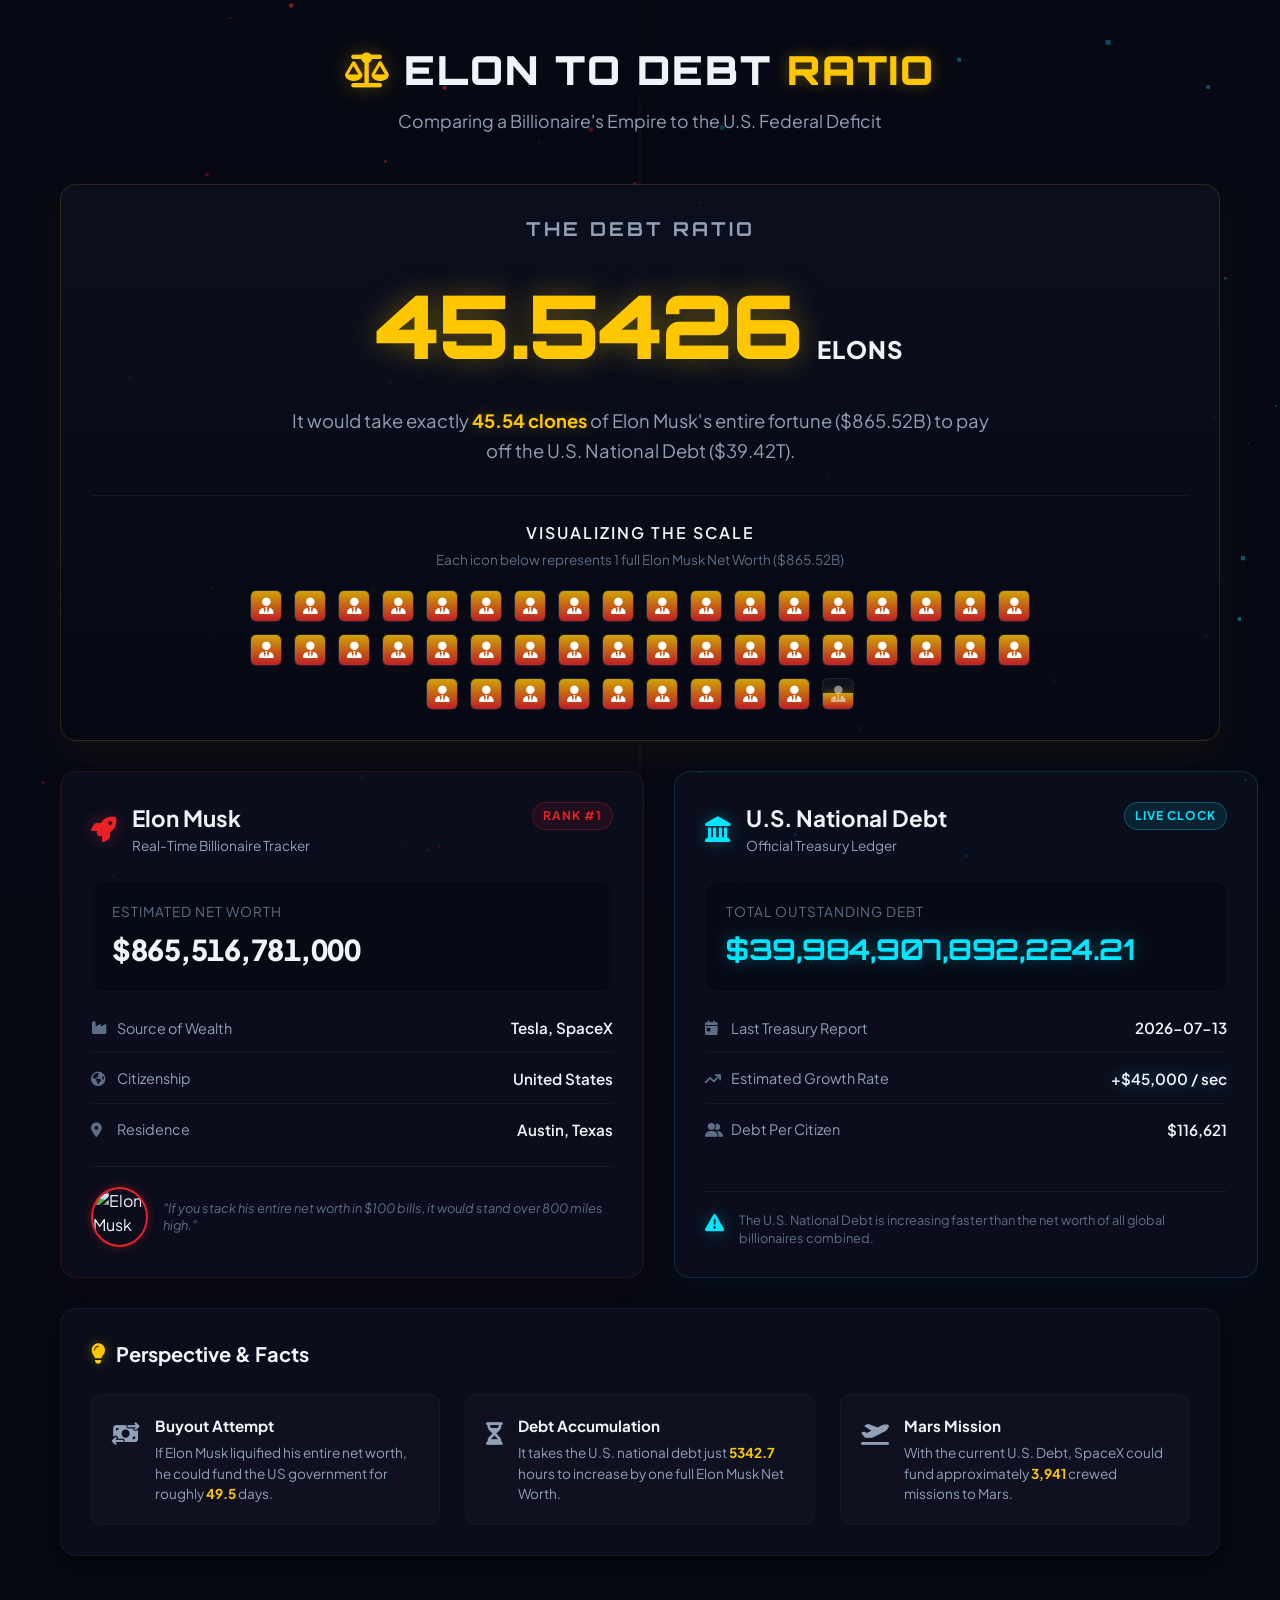
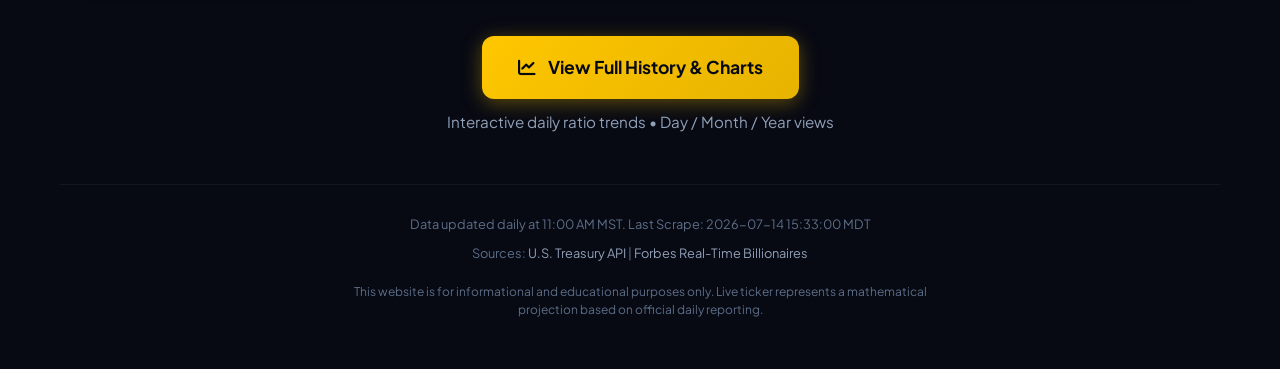
==== index.html @ 73cc1aaa "Update index.html" ====
<!DOCTYPE html>
<html lang="en">
<head>
    <meta charset="UTF-8">
    <meta name="viewport" content="width=device-width, initial-scale=1.0">
    <title>Elon to Debt Ratio | Real-Time Wealth vs National Debt</title>
    <meta name="description" content="See how many Elon Musks it would take to pay off the U.S. National Debt in real-time. Updates daily.">
    
    <!-- Open Graph / Facebook / LinkedIn / WhatsApp -->
    <meta property="og:type" content="website">
    <meta property="og:url" content="https://elontodebt.com/">
    <meta property="og:title" content="Elon to Debt Ratio | Real-Time Wealth vs National Debt">
    <meta property="og:description" content="See how many Elon Musks it would take to pay off the U.S. National Debt in real-time. Updates daily.">
    <meta property="og:image" content="https://elontodebt.com/og_image.png">
    <meta property="og:image:width" content="1200">
    <meta property="og:image:height" content="630">

    <!-- Twitter Card (X) - These are required for rich preview -->
    <meta name="twitter:card" content="summary_large_image">
    <meta name="twitter:title" content="Elon to Debt Ratio | Real-Time Wealth vs National Debt">
    <meta name="twitter:description" content="See how many Elon Musks it would take to pay off the U.S. National Debt in real-time. Updates daily.">
    <meta name="twitter:image" content="https://elontodebt.com/og_image.png">

    <!-- Also good to have these for compatibility -->
    <meta property="og:image" content="https://elontodebt.com/og_image.png">
    <meta property="og:image:width" content="1200">
    <meta property="og:image:height" content="630">

    <!-- Google Fonts -->
    <link rel="preconnect" href="https://fonts.googleapis.com">
    <link rel="preconnect" href="https://fonts.gstatic.com" crossorigin>
    <link href="https://fonts.googleapis.com/css2?family=Orbitron:wght@400;700;900&family=Plus+Jakarta+Sans:wght@300;400;500;600;700;800&display=swap" rel="stylesheet">
    
    <!-- FontAwesome -->
    <link rel="stylesheet" href="https://cdnjs.cloudflare.com/ajax/libs/font-awesome/6.4.0/css/all.min.css">
    
    <!-- Stylesheet -->
    <link rel="stylesheet" href="style.css">
</head>
<body>
    <!-- Background Canvas for Space/Digital Particle Effect -->
    <canvas id="bg-canvas"></canvas>

    <div class="app-container">
        <!-- Header -->
        <header class="main-header">
            <div class="logo">
                <i class="fa-solid fa-scale-balanced logo-icon"></i>
                <h1>ELON TO DEBT <span class="accent-text">RATIO</span></h1>
            </div>
            <p class="subtitle">Comparing a Billionaire's Empire to the U.S. Federal Deficit</p>
        </header>

        <!-- Ratio Hero Panel (Centerpiece) -->
        <section class="hero-ratio-section">
            <div class="glass-card ratio-card">
                <h2>THE DEBT RATIO</h2>
                <div class="ratio-value-container">
                    <span id="ratio-number" class="loading-pulse">--.----</span>
                    <span class="ratio-label">ELONS</span>
                </div>
                <p class="ratio-description" id="ratio-description-text">
                    Loading comparison details...
                </p>

                <!-- Grid Visualizer -->
                <div class="visualizer-container">
                    <h3>Visualizing the Scale</h3>
                    <p class="visualizer-meta">Each icon below represents 1 full Elon Musk Net Worth ($<span id="visualizer-worth">...</span>B)</p>
                    <div class="grid-visualizer" id="grid-visualizer">
                        <!-- Icons will be dynamically injected here by JS -->
                    </div>
                </div>
            </div>
        </section>

        <!-- Split Dashboards (Left: Elon / Right: US Debt) -->
        <div class="dashboard-grid">
            
            <!-- Left Dashboard: Elon Musk -->
            <section class="dashboard-panel elon-panel">
                <div class="glass-card theme-card elon-theme-card">
                    <div class="card-header">
                        <div class="card-title-group">
                            <i class="fa-solid fa-rocket panel-icon text-elon"></i>
                            <div>
                                <h2>Elon Musk</h2>
                                <p class="card-subtitle">Real-Time Billionaire Tracker</p>
                            </div>
                        </div>
                        <span class="badge badge-elon">Rank #1</span>
                    </div>

                    <div class="worth-display">
                        <div class="worth-label">Estimated Net Worth</div>
                        <div id="elon-net-worth" class="worth-value loading-pulse">$0.00</div>
                    </div>

                    <div class="info-list">
                        <div class="info-row">
                            <span class="info-label"><i class="fa-solid fa-industry"></i> Source of Wealth</span>
                            <span class="info-val" id="elon-source">Tesla, SpaceX</span>
                        </div>
                        <div class="info-row">
                            <span class="info-label"><i class="fa-solid fa-earth-americas"></i> Citizenship</span>
                            <span class="info-val">United States</span>
                        </div>
                        <div class="info-row">
                            <span class="info-label"><i class="fa-solid fa-location-dot"></i> Residence</span>
                            <span class="info-val" id="elon-residence">Austin, Texas</span>
                        </div>
                    </div>

                    <div class="profile-preview">
                        <img id="elon-avatar" src="" alt="Elon Musk" class="elon-avatar hidden">
                        <div class="profile-quote">
                            "If you stack his entire net worth in $100 bills, it would stand over 800 miles high."
                        </div>
                    </div>
                </div>
            </section>

            <!-- Right Dashboard: US Debt Clock -->
            <section class="dashboard-panel debt-panel">
                <div class="glass-card theme-card debt-theme-card">
                    <div class="card-header">
                        <div class="card-title-group">
                            <i class="fa-solid fa-landmark panel-icon text-debt"></i>
                            <div>
                                <h2>U.S. National Debt</h2>
                                <p class="card-subtitle">Official Treasury Ledger</p>
                            </div>
                        </div>
                        <span class="badge badge-debt">Live Clock</span>
                    </div>

                    <div class="worth-display">
                        <div class="worth-label">Total Outstanding Debt</div>
                        <div id="us-debt-clock" class="worth-value digital-font text-debt loading-pulse">$0.00</div>
                    </div>

                    <div class="info-list">
                        <div class="info-row">
                            <span class="info-label"><i class="fa-solid fa-calendar-day"></i> Last Treasury Report</span>
                            <span class="info-val" id="debt-report-date">--/--/----</span>
                        </div>
                        <div class="info-row">
                            <span class="info-label"><i class="fa-solid fa-arrow-trend-up"></i> Estimated Growth Rate</span>
                            <span class="info-val text-debt">+$45,000 / sec</span>
                        </div>
                        <div class="info-row">
                            <span class="info-label"><i class="fa-solid fa-user-group"></i> Debt Per Citizen</span>
                            <span class="info-val" id="debt-per-citizen">$0.00</span>
                        </div>
                    </div>

                    <div class="debt-context">
                        <i class="fa-solid fa-triangle-exclamation text-debt"></i>
                        <p>The U.S. National Debt is increasing faster than the net worth of all global billionaires combined.</p>
                    </div>
                </div>
            </section>

        </div>

        <!-- Fun Facts Section -->
        <section class="fun-facts-section">
            <div class="glass-card facts-card">
                <h2><i class="fa-solid fa-lightbulb text-gold"></i> Perspective & Facts</h2>
                <div class="facts-grid">
                    <div class="fact-item">
                        <div class="fact-icon"><i class="fa-solid fa-money-bill-transfer"></i></div>
                        <div class="fact-content">
                            <h4>Buyout Attempt</h4>
                            <p>If Elon Musk liquified his entire net worth, he could fund the US government for roughly <strong id="fact-days-funded">...</strong> days.</p>
                        </div>
                    </div>
                    <div class="fact-item">
                        <div class="fact-icon"><i class="fa-solid fa-hourglass-half"></i></div>
                        <div class="fact-content">
                            <h4>Debt Accumulation</h4>
                            <p>It takes the U.S. national debt just <strong id="fact-hours-accumulate">...</strong> hours to increase by one full Elon Musk Net Worth.</p>
                        </div>
                    </div>
                    <div class="fact-item">
                        <div class="fact-icon"><i class="fa-solid fa-plane-departure"></i></div>
                        <div class="fact-content">
                            <h4>Mars Mission</h4>
                            <p>With the current U.S. Debt, SpaceX could fund approximately <strong id="fact-mars-missions">...</strong> crewed missions to Mars.</p>
                        </div>
                    </div>
                </div>
            </div>
        </section>

<!-- History CTA Button -->
<section style="text-align: center; margin: 50px 0 20px;">
    <a href="/history" 
       style="display: inline-flex; align-items: center; gap: 12px; 
              background: linear-gradient(135deg, #ffc700, #e6b300); 
              color: #070913; font-weight: 700; font-size: 1.1rem; 
              padding: 18px 36px; border-radius: 12px; text-decoration: none;
              transition: all 0.3s ease; box-shadow: 0 4px 20px rgba(255, 199, 0, 0.35);">
        <i class="fa-solid fa-chart-line"></i> 
        <span>View Full History & Charts</span>
    </a>
    <p style="margin-top: 12px; color: #90A0B7; font-size: 0.95rem;">
        Interactive daily ratio trends • Day / Month / Year views
    </p>
</section>
        
        <!-- Footer -->
        <footer class="main-footer">
            <p>Data updated daily at 11:00 AM MST. Last Scrape: <span id="last-updated-time">Loading...</span></p>
            <p class="sources">Sources: <a href="https://fiscaldata.treasury.gov/datasets/debt-to-the-penny/debt-to-the-penny" target="_blank">U.S. Treasury API</a> | <a href="https://www.forbes.com/real-time-billionaires/" target="_blank">Forbes Real-Time Billionaires</a></p>
            <p class="disclaimer">This website is for informational and educational purposes only. Live ticker represents a mathematical projection based on official daily reporting.</p>
        </footer>
    </div>

    <!-- Script -->
    <script src="app.js"></script>
</body>
</html>
---- style.css ----
/* --- Global Reset & Variables --- */
:root {
    --bg-dark: #070913;
    --card-bg: rgba(13, 17, 33, 0.7);
    --card-border: rgba(255, 255, 255, 0.08);
    
    /* Theme colors */
    --color-elon: #E82127; /* Tesla Crimson Red */
    --color-elon-glow: rgba(232, 33, 39, 0.35);
    
    --color-debt: #00E6FF; /* Cyberpunk LED Blue/Cyan */
    --color-debt-glow: rgba(0, 230, 255, 0.35);
    
    --color-gold: #FFC700; /* Gold ratio color */
    --color-gold-glow: rgba(255, 199, 0, 0.35);
    
    --text-primary: #F0F3F8;
    --text-secondary: #90A0B7;
    --text-muted: #5C6E87;
    
    --font-main: 'Plus Jakarta Sans', sans-serif;
    --font-digital: 'Orbitron', monospace;
    
    --transition-speed: 0.3s;
}

* {
    margin: 0;
    padding: 0;
    box-sizing: border-box;
}

body {
    background-color: var(--bg-dark);
    color: var(--text-primary);
    font-family: var(--font-main);
    overflow-x: hidden;
    min-height: 100vh;
    line-height: 1.5;
}

/* Background Canvas */
#bg-canvas {
    position: fixed;
    top: 0;
    left: 0;
    width: 100%;
    height: 100%;
    z-index: -1;
    pointer-events: none;
}

/* --- Layout Container --- */
.app-container {
    max-width: 1200px;
    margin: 0 auto;
    padding: 40px 20px;
    display: flex;
    flex-direction: column;
    gap: 30px;
}

/* --- Header Section --- */
.main-header {
    text-align: center;
    margin-bottom: 20px;
    animation: fadeInDown 0.8s ease-out;
}

.logo {
    display: inline-flex;
    align-items: center;
    gap: 15px;
    margin-bottom: 8px;
}

.logo-icon {
    font-size: 2.2rem;
    color: var(--color-gold);
    filter: drop-shadow(0 0 10px var(--color-gold-glow));
}

.logo h1 {
    font-family: var(--font-digital);
    font-size: 2.5rem;
    font-weight: 900;
    letter-spacing: 2px;
}

.accent-text {
    color: var(--color-gold);
    text-shadow: 0 0 15px var(--color-gold-glow);
}

.subtitle {
    color: var(--text-secondary);
    font-size: 1.1rem;
    font-weight: 400;
}

/* --- Glassmorphic Card base --- */
.glass-card {
    background: var(--card-bg);
    border: 1px solid var(--card-border);
    backdrop-filter: blur(16px) saturate(180%);
    -webkit-backdrop-filter: blur(16px) saturate(180%);
    border-radius: 16px;
    padding: 30px;
    box-shadow: 0 10px 30px rgba(0, 0, 0, 0.5);
    transition: transform var(--transition-speed), border-color var(--transition-speed), box-shadow var(--transition-speed);
}

.glass-card:hover {
    transform: translateY(-2px);
    border-color: rgba(255, 255, 255, 0.15);
}

/* --- Ratio Hero Panel (Centerpiece) --- */
.hero-ratio-section {
    animation: fadeInUp 0.8s ease-out 0.2s both;
}

.ratio-card {
    text-align: center;
    border-color: rgba(255, 199, 0, 0.15);
    box-shadow: 0 15px 40px rgba(255, 199, 0, 0.05);
    background: linear-gradient(180deg, rgba(13, 17, 33, 0.8) 0%, rgba(7, 9, 19, 0.9) 100%);
}

.ratio-card h2 {
    font-family: var(--font-digital);
    font-size: 1.2rem;
    letter-spacing: 3px;
    color: var(--text-secondary);
    margin-bottom: 15px;
}

.ratio-value-container {
    display: inline-flex;
    align-items: baseline;
    justify-content: center;
    gap: 15px;
    margin-bottom: 15px;
}

#ratio-number {
    font-family: var(--font-digital);
    font-size: 5.5rem;
    font-weight: 900;
    color: var(--color-gold);
    text-shadow: 0 0 30px var(--color-gold-glow);
    letter-spacing: -2px;
}

.ratio-label {
    font-size: 1.5rem;
    font-weight: 800;
    color: var(--text-primary);
    letter-spacing: 1px;
}

.ratio-description {
    color: var(--text-secondary);
    font-size: 1.15rem;
    max-width: 700px;
    margin: 0 auto 30px auto;
    line-height: 1.6;
}

/* Grid Visualizer */
.visualizer-container {
    border-top: 1px solid rgba(255, 255, 255, 0.05);
    padding-top: 25px;
}

.visualizer-container h3 {
    font-size: 1rem;
    font-weight: 600;
    text-transform: uppercase;
    letter-spacing: 2px;
    color: var(--text-primary);
    margin-bottom: 5px;
}

.visualizer-meta {
    color: var(--text-muted);
    font-size: 0.85rem;
    margin-bottom: 20px;
}

.grid-visualizer {
    display: flex;
    flex-wrap: wrap;
    justify-content: center;
    gap: 12px;
    max-width: 800px;
    margin: 0 auto;
}

/* Icon Styles in Visualizer */
.visual-icon-box {
    position: relative;
    width: 32px;
    height: 32px;
    background: rgba(255, 255, 255, 0.04);
    border: 1px solid rgba(255, 255, 255, 0.08);
    border-radius: 6px;
    display: flex;
    align-items: center;
    justify-content: center;
    overflow: hidden;
    transition: transform 0.2s;
}

.visual-icon-box:hover {
    transform: scale(1.15);
    z-index: 2;
}

.visual-icon-box i {
    font-size: 1.05rem;
    color: rgba(255, 255, 255, 0.15);
    z-index: 1;
}

/* Fill effect */
.visual-icon-box .fill-overlay {
    position: absolute;
    bottom: 0;
    left: 0;
    width: 100%;
    height: 0%;
    background: linear-gradient(0deg, rgba(232, 33, 39, 0.8) 0%, rgba(255, 199, 0, 0.8) 100%);
    box-shadow: 0 0 10px rgba(255, 199, 0, 0.4);
    transition: height 0.5s ease-out;
}

.visual-icon-box.filled i {
    color: #ffffff;
}

.visual-icon-box.filled .fill-overlay {
    height: 100%;
}

.visual-icon-box.partial i {
    color: rgba(255, 255, 255, 0.5);
}

/* Tooltip for visualizer */
.visual-icon-box::after {
    content: attr(data-tooltip);
    position: absolute;
    bottom: 125%;
    left: 50%;
    transform: translateX(-50%) translateY(5px);
    background: #0f1322;
    border: 1px solid rgba(255, 255, 255, 0.15);
    color: #fff;
    padding: 4px 8px;
    border-radius: 4px;
    font-size: 0.75rem;
    white-space: nowrap;
    opacity: 0;
    pointer-events: none;
    transition: opacity 0.2s, transform 0.2s;
    box-shadow: 0 4px 10px rgba(0,0,0,0.5);
}

.visual-icon-box:hover::after {
    opacity: 1;
    transform: translateX(-50%) translateY(0);
}

/* --- Dashboards Grid --- */
.dashboard-grid {
    display: grid;
    grid-template-columns: 1fr 1fr;
    gap: 30px;
    animation: fadeInUp 0.8s ease-out 0.4s both;
}

.dashboard-panel {
    display: flex;
    flex-direction: column;
}

.theme-card {
    height: 100%;
    display: flex;
    flex-direction: column;
    justify-content: space-between;
}

/* Elon Panel Styling */
.elon-theme-card {
    border-color: rgba(232, 33, 39, 0.15);
    box-shadow: 0 10px 30px rgba(232, 33, 39, 0.03);
}

.elon-theme-card:hover {
    border-color: rgba(232, 33, 39, 0.3);
    box-shadow: 0 10px 30px rgba(232, 33, 39, 0.08);
}

/* Debt Panel Styling */
.debt-theme-card {
    border-color: rgba(0, 230, 255, 0.15);
    box-shadow: 0 10px 30px rgba(0, 230, 255, 0.03);
}

.debt-theme-card:hover {
    border-color: rgba(0, 230, 255, 0.3);
    box-shadow: 0 10px 30px rgba(0, 230, 255, 0.08);
}

/* Card Header */
.card-header {
    display: flex;
    justify-content: space-between;
    align-items: flex-start;
    margin-bottom: 25px;
}

.card-title-group {
    display: flex;
    align-items: center;
    gap: 15px;
}

.card-title-group h2 {
    font-size: 1.4rem;
    font-weight: 700;
    color: var(--text-primary);
}

.card-subtitle {
    color: var(--text-secondary);
    font-size: 0.85rem;
}

.panel-icon {
    font-size: 1.6rem;
}

.text-elon {
    color: var(--color-elon);
    filter: drop-shadow(0 0 8px var(--color-elon-glow));
}

.text-debt {
    color: var(--color-debt);
    filter: drop-shadow(0 0 8px var(--color-debt-glow));
}

/* Badges */
.badge {
    padding: 4px 10px;
    border-radius: 20px;
    font-size: 0.75rem;
    font-weight: 700;
    text-transform: uppercase;
    letter-spacing: 1px;
}

.badge-elon {
    background: rgba(232, 33, 39, 0.1);
    color: var(--color-elon);
    border: 1px solid rgba(232, 33, 39, 0.25);
}

.badge-debt {
    background: rgba(0, 230, 255, 0.1);
    color: var(--color-debt);
    border: 1px solid rgba(0, 230, 255, 0.25);
}

/* Worth Displays */
.worth-display {
    background: rgba(0, 0, 0, 0.25);
    border: 1px solid rgba(255, 255, 255, 0.03);
    border-radius: 12px;
    padding: 20px;
    margin-bottom: 25px;
}

.worth-label {
    font-size: 0.85rem;
    color: var(--text-muted);
    text-transform: uppercase;
    letter-spacing: 1px;
    margin-bottom: 5px;
}

.worth-value {
    font-size: 1.8rem;
    font-weight: 800;
    letter-spacing: -0.5px;
    white-space: nowrap;
    font-variant-numeric: tabular-nums;
    min-width: 480px;
}

#elon-net-worth {
    color: var(--text-primary);
}

.digital-font {
    font-family: var(--font-digital);
    font-weight: 700;
    font-variant-numeric: tabular-nums;
}

/* Info Lists */
.info-list {
    display: flex;
    flex-direction: column;
    gap: 15px;
    margin-bottom: 25px;
}

.info-row {
    display: flex;
    justify-content: space-between;
    align-items: center;
    border-bottom: 1px solid rgba(255, 255, 255, 0.04);
    padding-bottom: 12px;
}

.info-row:last-child {
    border-bottom: none;
    padding-bottom: 0;
}

.info-label {
    font-size: 0.9rem;
    color: var(--text-secondary);
    display: flex;
    align-items: center;
    gap: 10px;
}

.info-label i {
    width: 16px;
    color: var(--text-muted);
}

.info-val {
    font-size: 0.95rem;
    font-weight: 600;
    color: var(--text-primary);
}

/* Profiles & Quotes / Info boxes */
.profile-preview {
    display: flex;
    gap: 15px;
    align-items: center;
    border-top: 1px solid rgba(255, 255, 255, 0.05);
    padding-top: 20px;
    margin-top: auto;
}

.elon-avatar {
    width: 60px;
    height: 60px;
    border-radius: 50%;
    object-fit: cover;
    border: 2px solid var(--color-elon);
    box-shadow: 0 0 10px var(--color-elon-glow);
    transition: opacity 0.5s ease-out;
}

.elon-avatar.hidden {
    opacity: 0;
    display: none;
}

.profile-quote {
    font-style: italic;
    color: var(--text-muted);
    font-size: 0.8rem;
    line-height: 1.4;
}

.debt-context {
    display: flex;
    gap: 15px;
    align-items: flex-start;
    border-top: 1px solid rgba(255, 255, 255, 0.05);
    padding-top: 20px;
    margin-top: auto;
}

.debt-context i {
    font-size: 1.2rem;
    margin-top: 2px;
}

.debt-context p {
    color: var(--text-muted);
    font-size: 0.8rem;
    line-height: 1.4;
}

/* --- Fun Facts Section --- */
.fun-facts-section {
    animation: fadeInUp 0.8s ease-out 0.6s both;
}

.facts-card {
    border-color: rgba(255, 255, 255, 0.05);
}

.facts-card h2 {
    font-size: 1.25rem;
    font-weight: 700;
    display: flex;
    align-items: center;
    gap: 10px;
    margin-bottom: 25px;
}

.text-gold {
    color: var(--color-gold);
    filter: drop-shadow(0 0 6px var(--color-gold-glow));
}

.facts-grid {
    display: grid;
    grid-template-columns: 1fr 1fr 1fr;
    gap: 25px;
}

.fact-item {
    display: flex;
    gap: 15px;
    background: rgba(255, 255, 255, 0.02);
    border: 1px solid rgba(255, 255, 255, 0.03);
    padding: 20px;
    border-radius: 12px;
}

.fact-icon {
    font-size: 1.4rem;
    color: var(--text-secondary);
    margin-top: 2px;
}

.fact-content h4 {
    font-size: 0.95rem;
    font-weight: 700;
    color: var(--text-primary);
    margin-bottom: 5px;
}

.fact-content p {
    font-size: 0.85rem;
    color: var(--text-secondary);
    line-height: 1.5;
}

.fact-content strong {
    color: var(--color-gold);
}

/* --- Footer --- */
.main-footer {
    text-align: center;
    padding: 30px 0 10px 0;
    border-top: 1px solid rgba(255, 255, 255, 0.05);
    color: var(--text-muted);
    font-size: 0.8rem;
    display: flex;
    flex-direction: column;
    gap: 10px;
    animation: fadeIn 1s ease-out 0.8s both;
}

.main-footer a {
    color: var(--text-secondary);
    text-decoration: none;
    transition: color 0.2s;
}

.main-footer a:hover {
    color: var(--color-debt);
}

.disclaimer {
    max-width: 600px;
    margin: 10px auto 0 auto;
    font-size: 0.75rem;
}

/* --- Animations & Loading Utilities --- */
@keyframes pulse {
    0% { opacity: 0.4; }
    50% { opacity: 0.8; }
    100% { opacity: 0.4; }
}

.loading-pulse {
    animation: pulse 1.5s infinite ease-in-out;
}

@keyframes fadeInDown {
    from {
        opacity: 0;
        transform: translateY(-20px);
    }
    to {
        opacity: 1;
        transform: translateY(0);
    }
}

@keyframes fadeInUp {
    from {
        opacity: 0;
        transform: translateY(30px);
    }
    to {
        opacity: 1;
        transform: translateY(0);
    }
}

@keyframes fadeIn {
    from { opacity: 0; }
    to { opacity: 1; }
}

/* Responsive adjust */
@media (max-width: 900px) {
    .dashboard-grid {
        grid-template-columns: 1fr;
    }
    .facts-grid {
        grid-template-columns: 1fr;
    }
    #ratio-number {
        font-size: 4rem;
    }
}

@media (max-width: 500px) {
    #ratio-number {
        font-size: 3rem;
    }
    .logo h1 {
        font-size: 1.8rem;
    }
    .app-container {
        padding: 20px 10px;
    }
    .glass-card {
        padding: 20px;
    }
}

a[href="/history"]:hover {
    transform: translateY(-3px);
    box-shadow: 0 8px 30px rgba(255, 199, 0, 0.5);
}
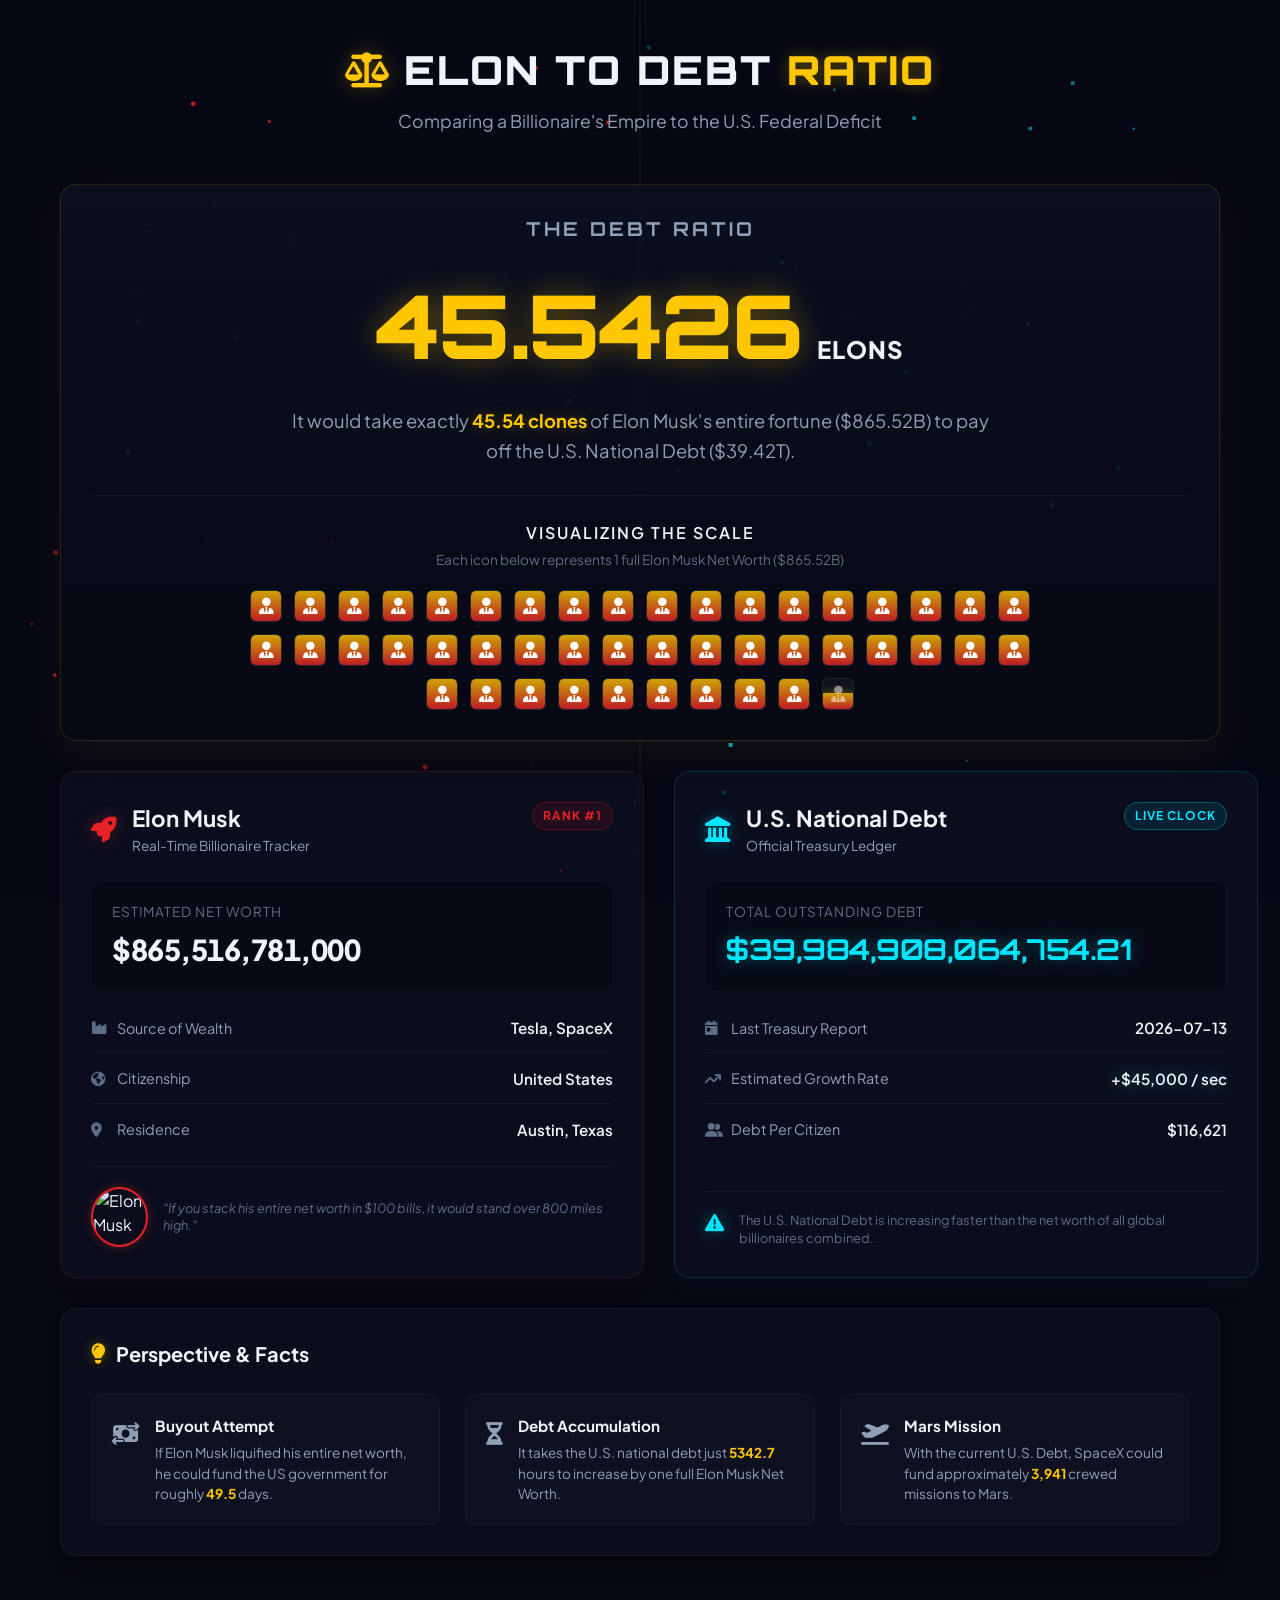
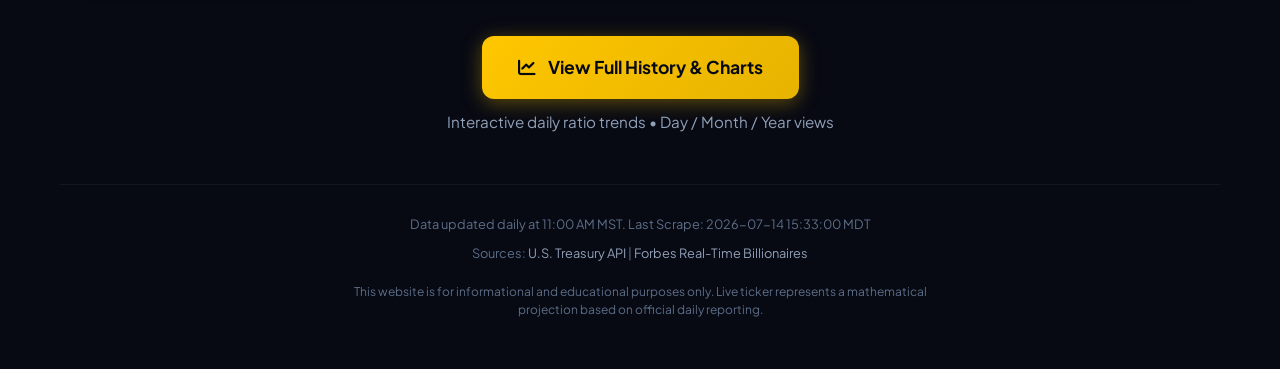
==== commit 48638317: "Add twitter site meta tag for compatibility" ====
--- a/index.html
+++ b/index.html
@@ -20,12 +20,13 @@
     <meta name="twitter:title" content="Elon to Debt Ratio | Real-Time Wealth vs National Debt">
     <meta name="twitter:description" content="See how many Elon Musks it would take to pay off the U.S. National Debt in real-time. Updates daily.">
     <meta name="twitter:image" content="https://elontodebt.com/og_image.png">
-
+    <meta name="twitter:site" content="@philgrim_">
+    
     <!-- Also good to have these for compatibility -->
     <meta property="og:image" content="https://elontodebt.com/og_image.png">
     <meta property="og:image:width" content="1200">
     <meta property="og:image:height" content="630">
-
+    
     <!-- Google Fonts -->
     <link rel="preconnect" href="https://fonts.googleapis.com">
     <link rel="preconnect" href="https://fonts.gstatic.com" crossorigin>
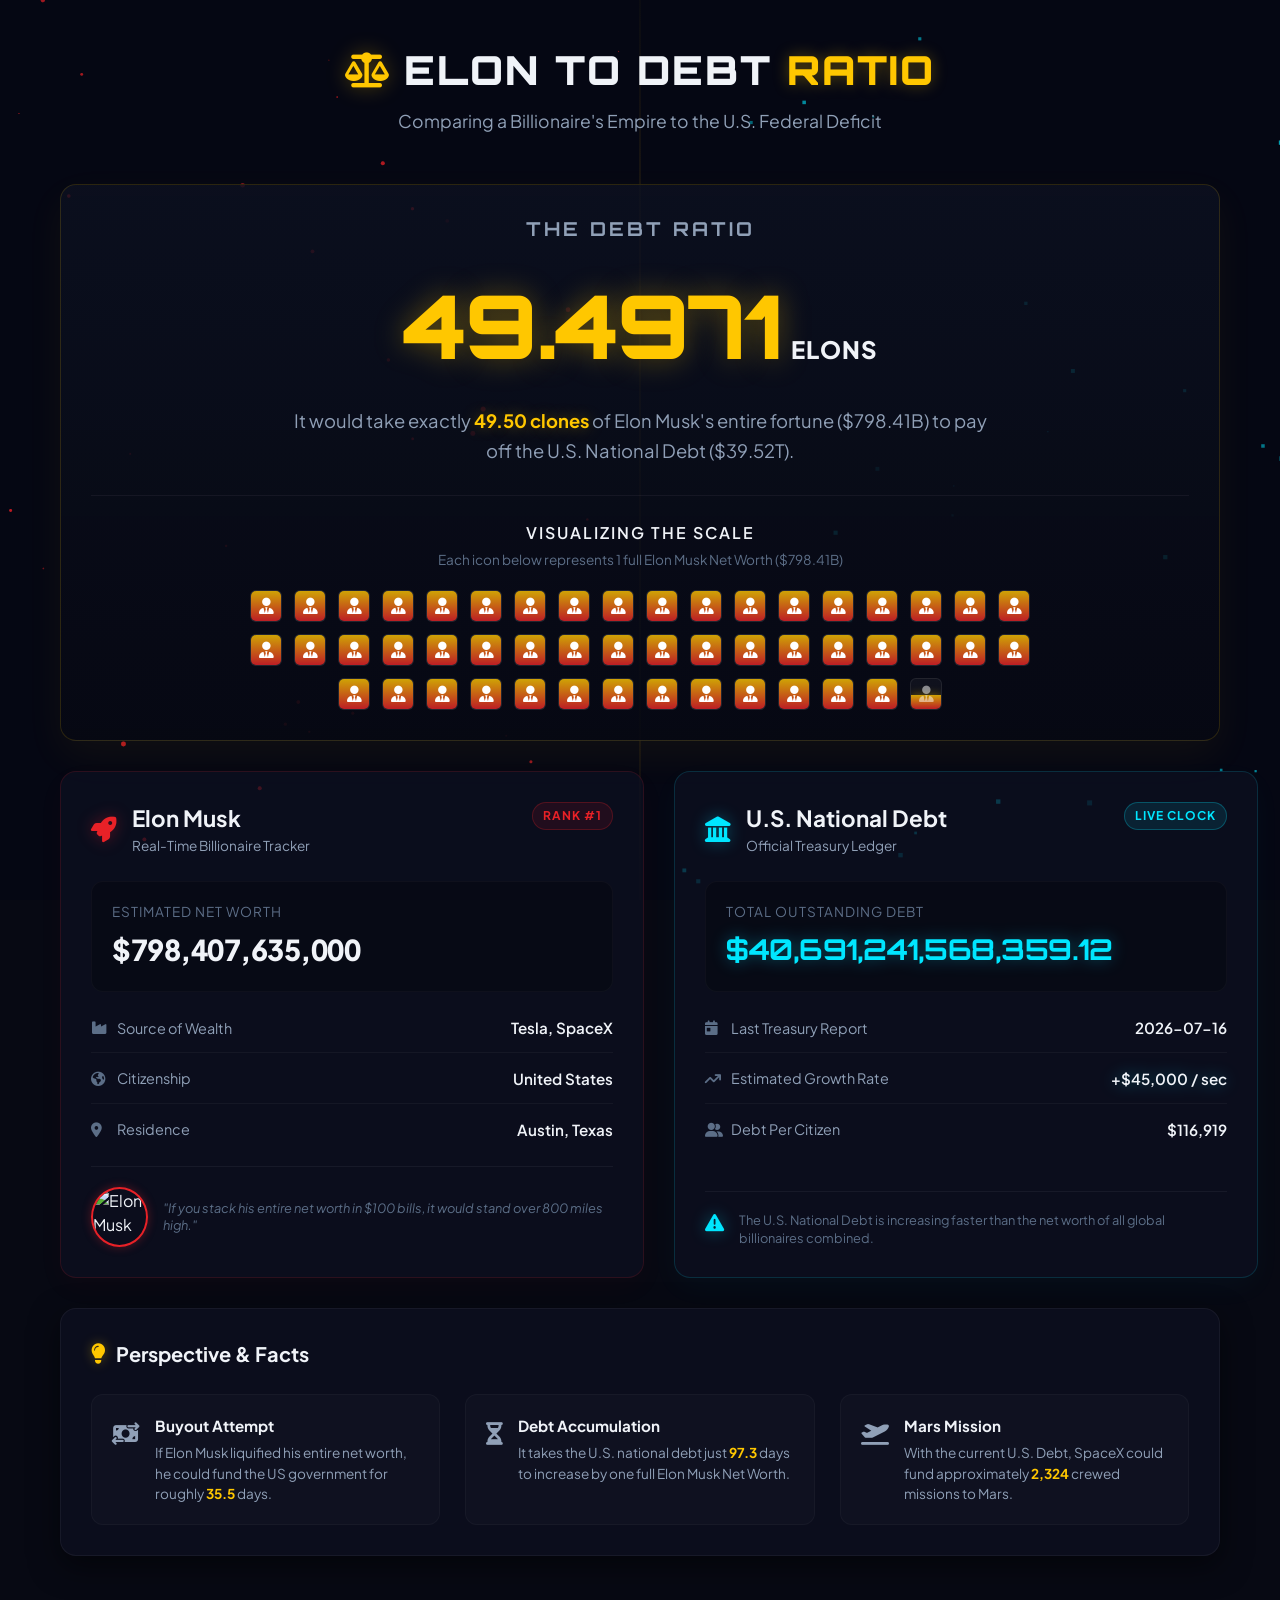
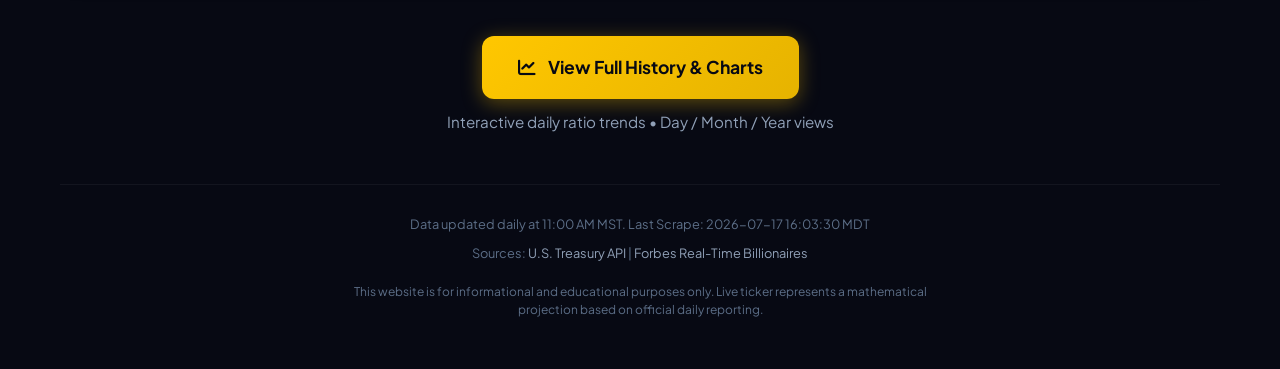
==== commit 9884c45f: "Change hours to days for debt accumulation fact" ====
--- a/index.html
+++ b/index.html
@@ -180,7 +180,7 @@
                         <div class="fact-icon"><i class="fa-solid fa-hourglass-half"></i></div>
                         <div class="fact-content">
                             <h4>Debt Accumulation</h4>
-                            <p>It takes the U.S. national debt just <strong id="fact-hours-accumulate">...</strong> hours to increase by one full Elon Musk Net Worth.</p>
+                            <p>It takes the U.S. national debt just <strong id="fact-hours-accumulate">...</strong> days to increase by one full Elon Musk Net Worth.</p>
                         </div>
                     </div>
                     <div class="fact-item">
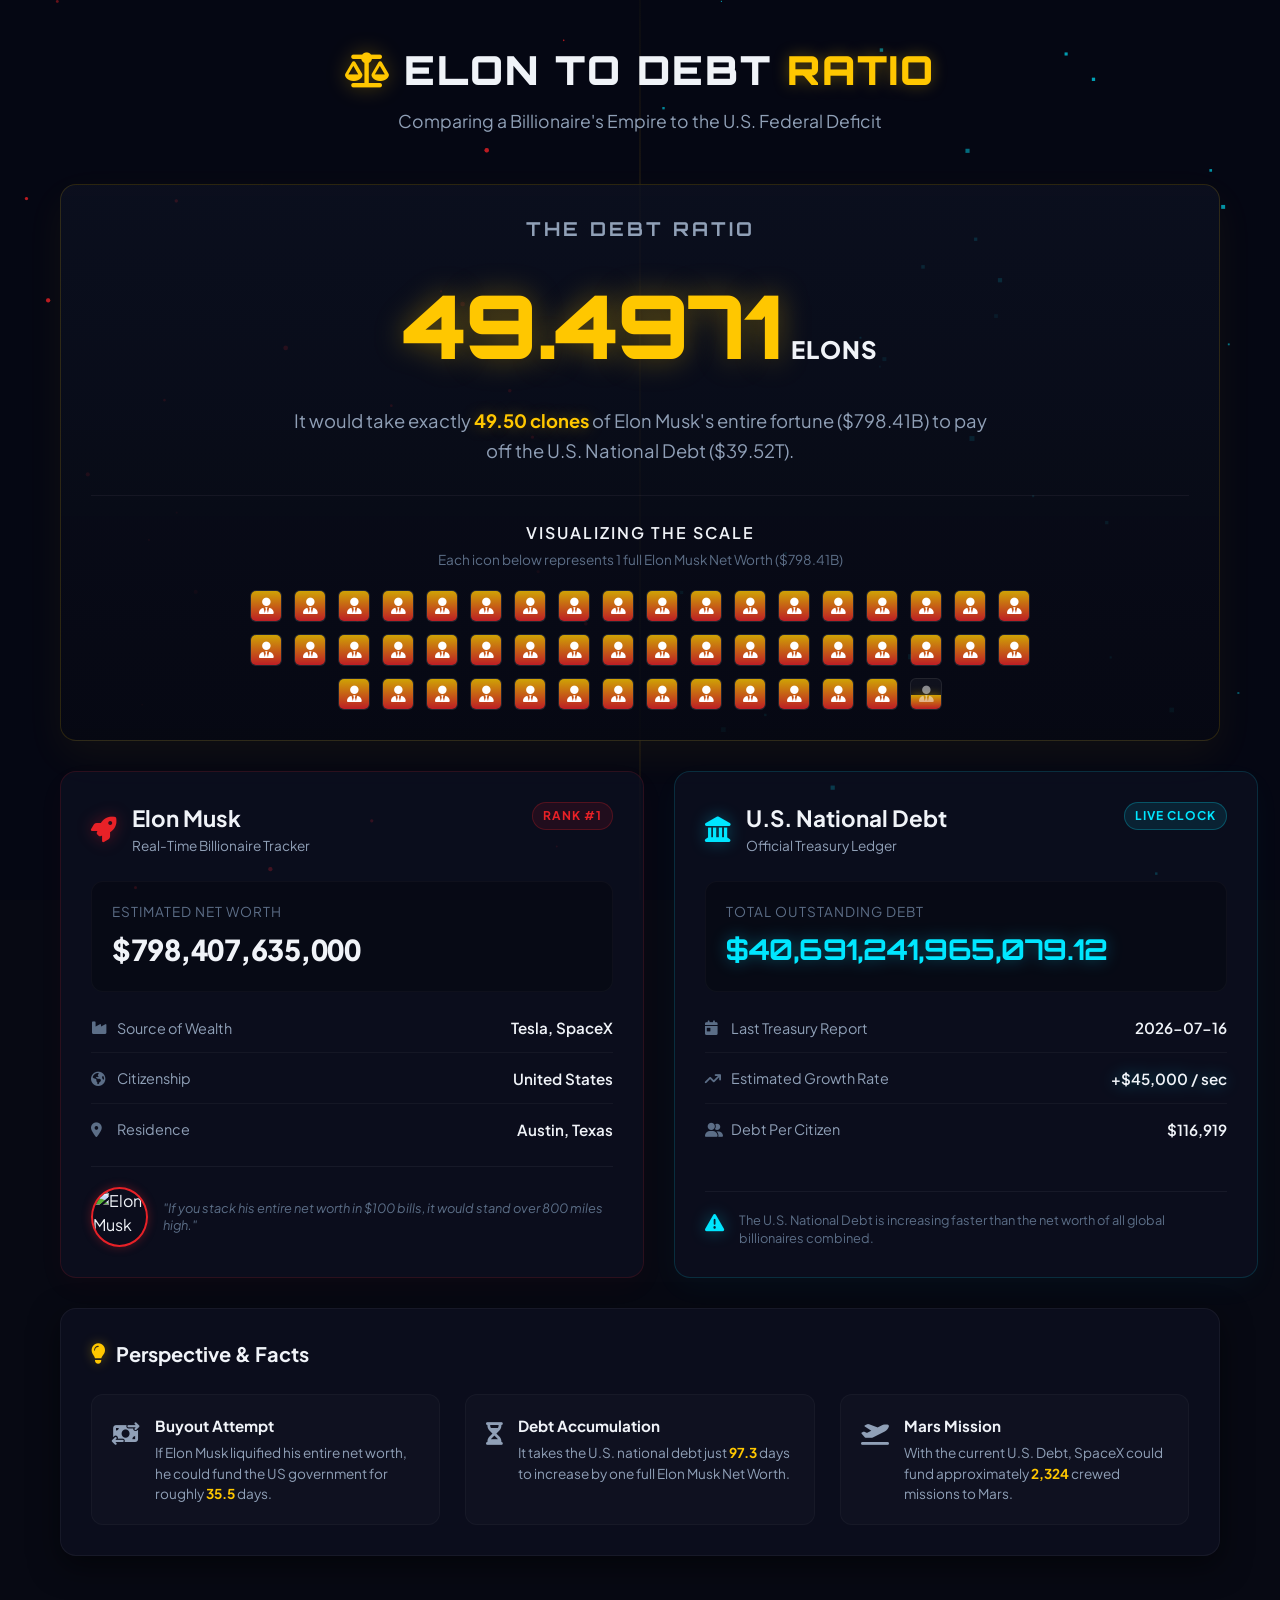
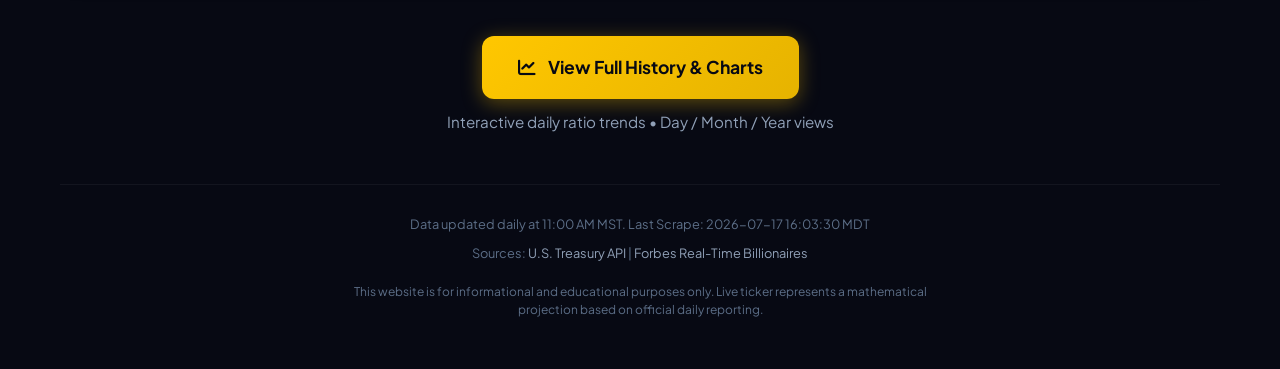
==== commit e6f1ea68: "Add favicon and apple-touch-icon links Added favicon links for the website." ====
--- a/index.html
+++ b/index.html
@@ -14,7 +14,11 @@
     <meta property="og:image" content="https://elontodebt.com/og_image.png">
     <meta property="og:image:width" content="1200">
     <meta property="og:image:height" content="630">
-
+    
+    <!-- Favicon -->
+    <link rel="icon" href="/favicon-base.png" type="image/png">
+    <link rel="apple-touch-icon" href="/favicon-base.png">
+    
     <!-- Twitter Card (X) - These are required for rich preview -->
     <meta name="twitter:card" content="summary_large_image">
     <meta name="twitter:title" content="Elon to Debt Ratio | Real-Time Wealth vs National Debt">
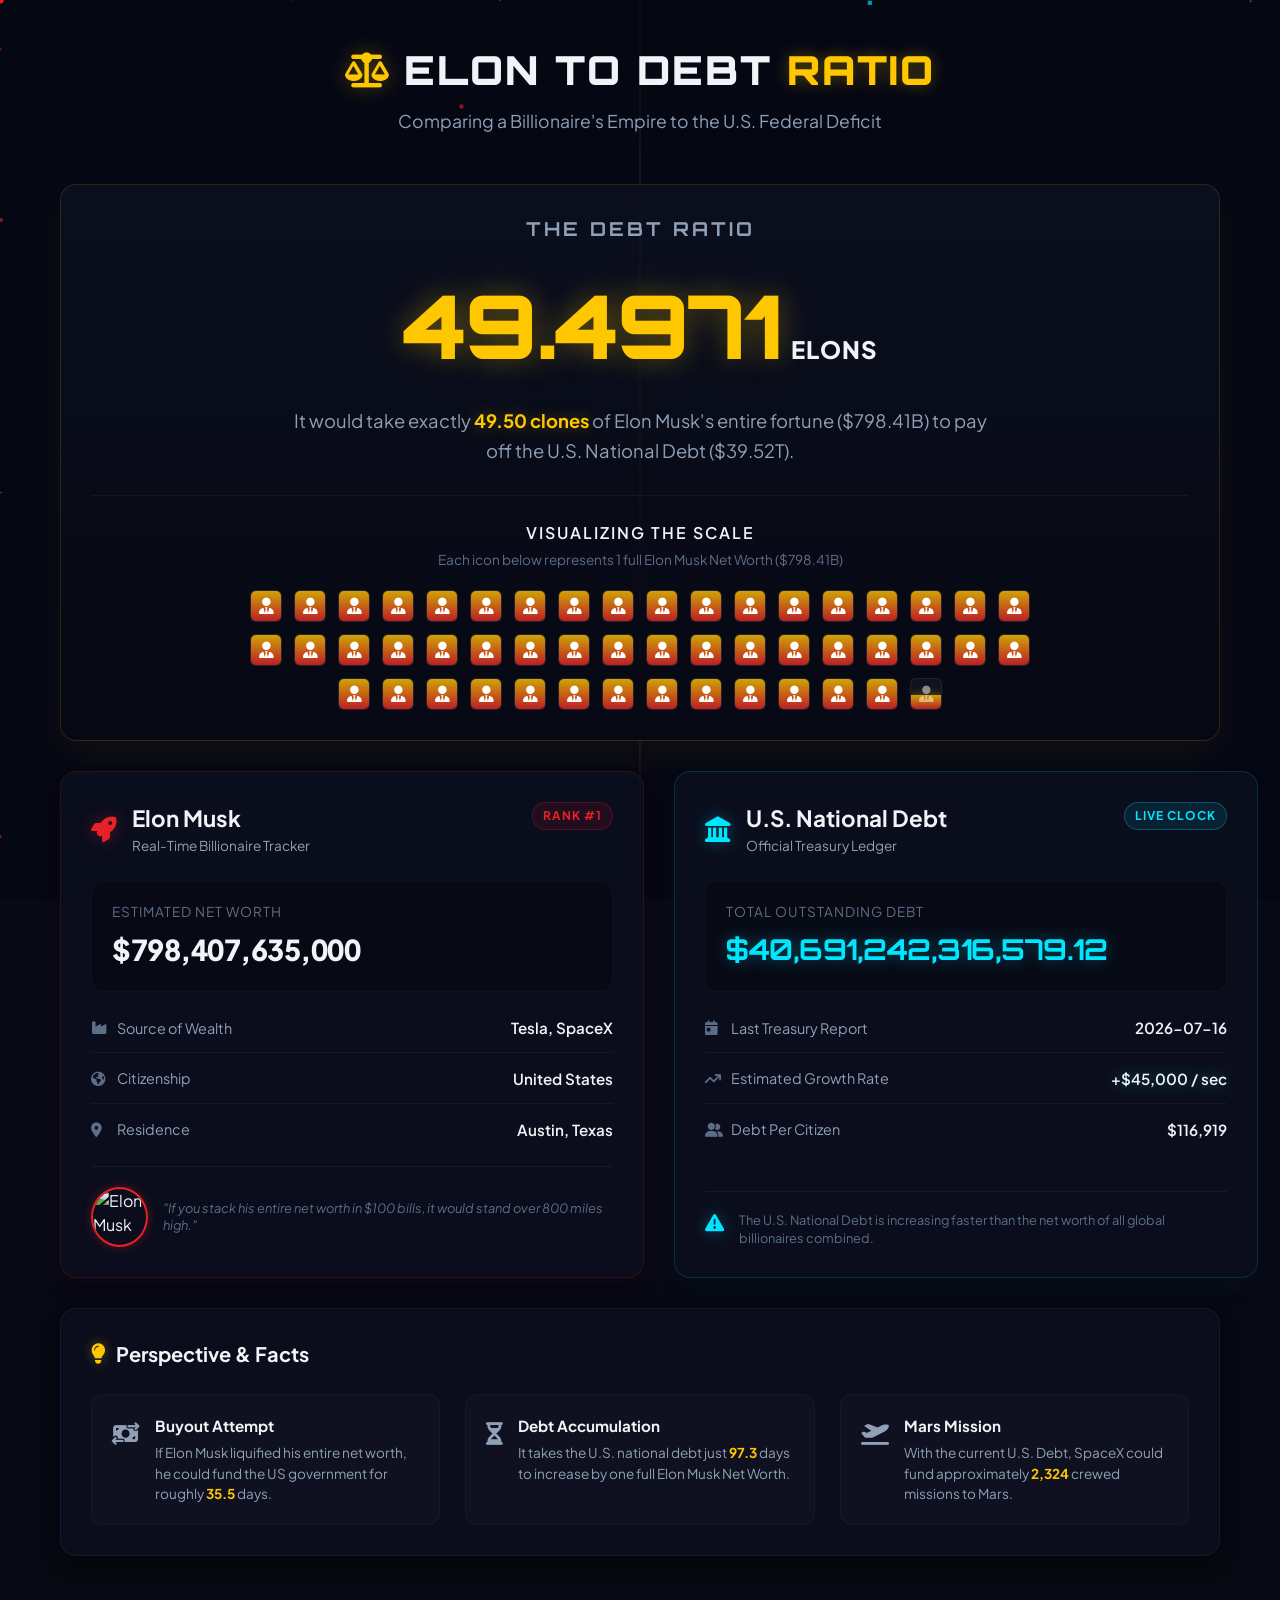
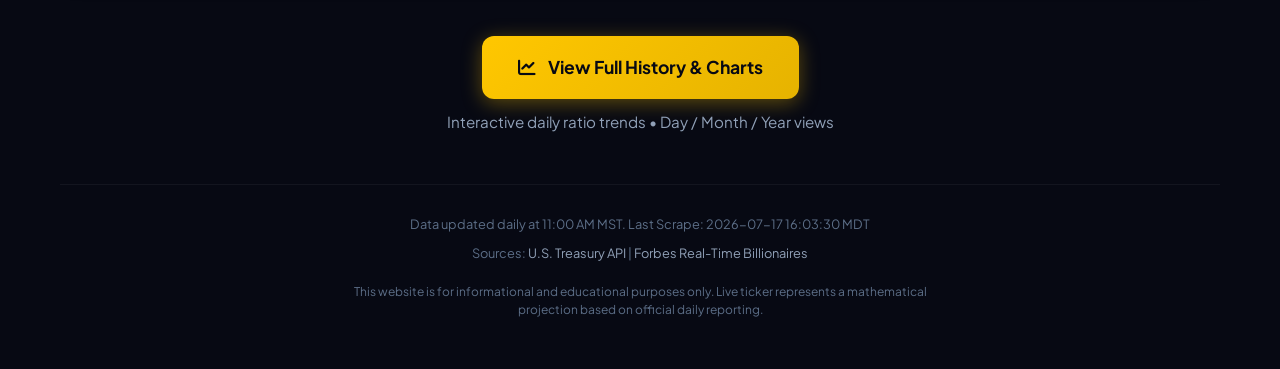
==== commit 0b716dfe: "Update favicon links to use E2DIcon.png" ====
--- a/index.html
+++ b/index.html
@@ -16,8 +16,8 @@
     <meta property="og:image:height" content="630">
     
     <!-- Favicon -->
-    <link rel="icon" href="/favicon-base.png" type="image/png">
-    <link rel="apple-touch-icon" href="/favicon-base.png">
+    <link rel="icon" href="/E2DIcon.png" type="image/png">
+    <link rel="apple-touch-icon" href="/E2DIcon.png">
     
     <!-- Twitter Card (X) - These are required for rich preview -->
     <meta name="twitter:card" content="summary_large_image">
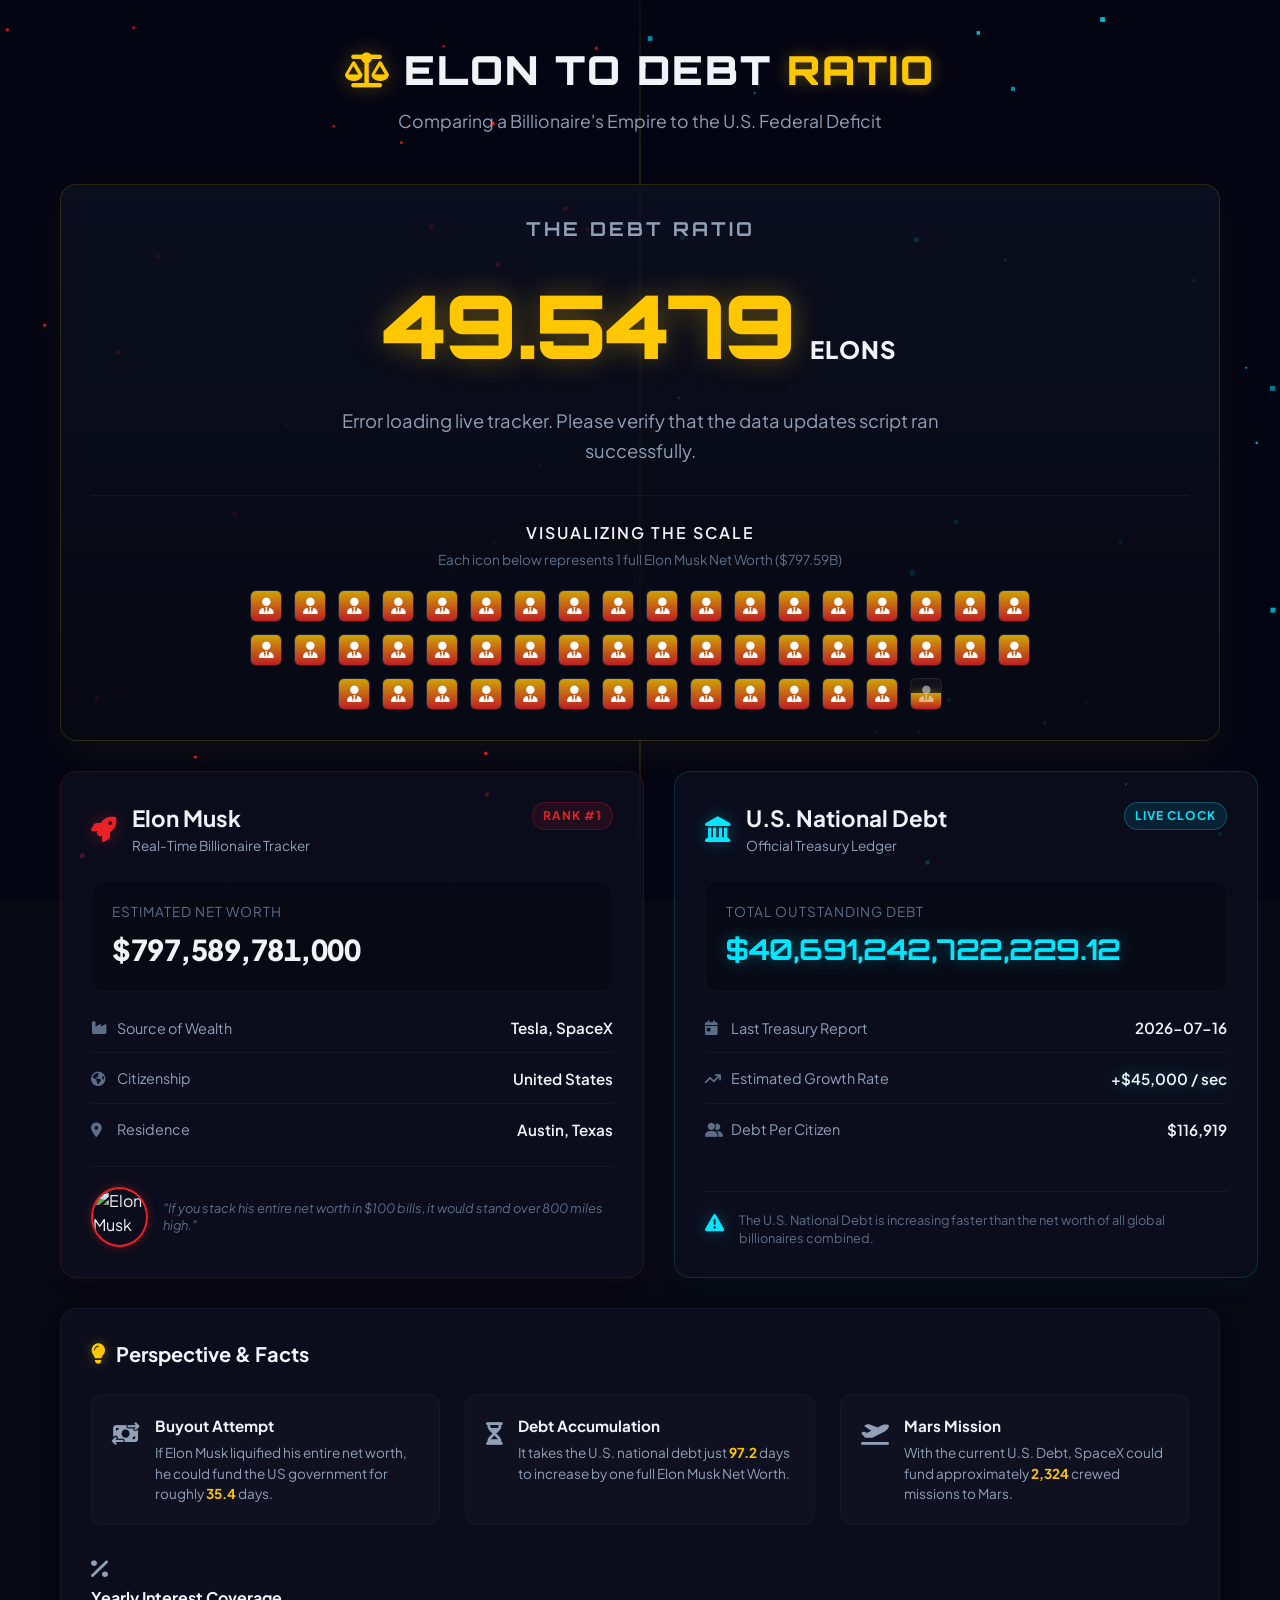
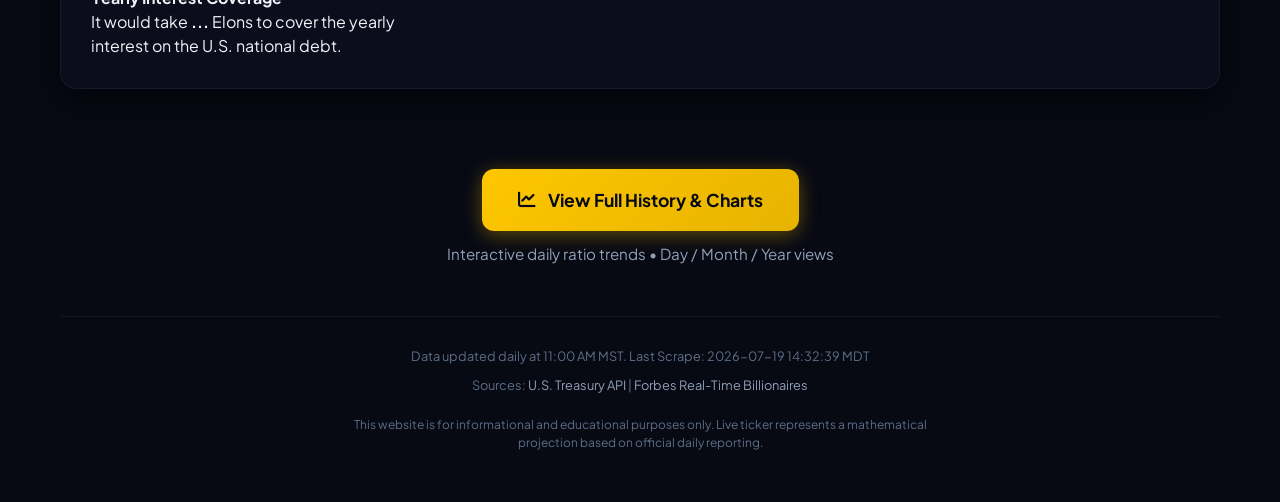
==== commit 848e19a9: "Add yearly interest coverage fact card to index.html" ====
--- a/index.html
+++ b/index.html
@@ -193,6 +193,13 @@
                             <h4>Mars Mission</h4>
                             <p>With the current U.S. Debt, SpaceX could fund approximately <strong id="fact-mars-missions">...</strong> crewed missions to Mars.</p>
                         </div>
+                    </div>
+                    <div class="fact-card">
+                        <div class="fact-icon">
+                            <i class="fas fa-percentage"></i>
+                        </div>
+                        <h4>Yearly Interest Coverage</h4>
+                        <p>It would take <strong id="fact-yearly-interest">...</strong> Elons to cover the yearly interest on the U.S. national debt.</p>
                     </div>
                 </div>
             </div>
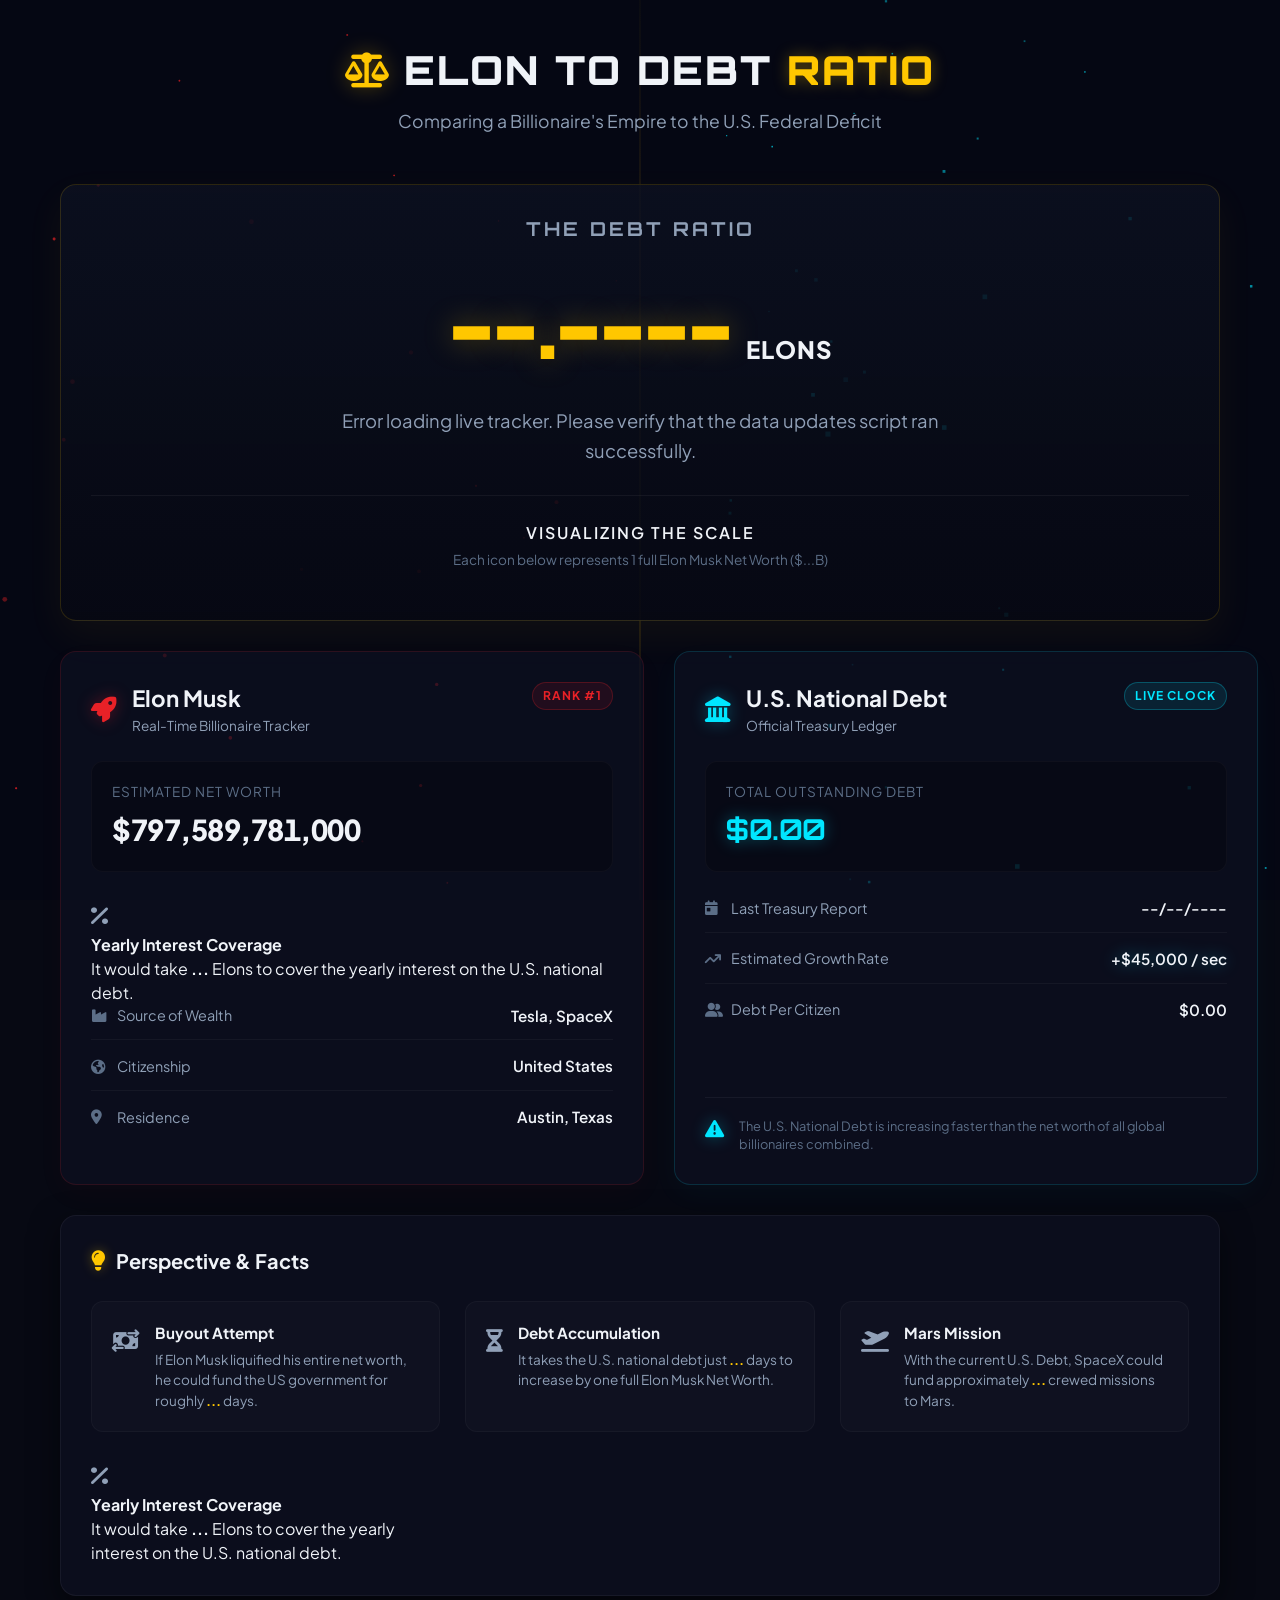
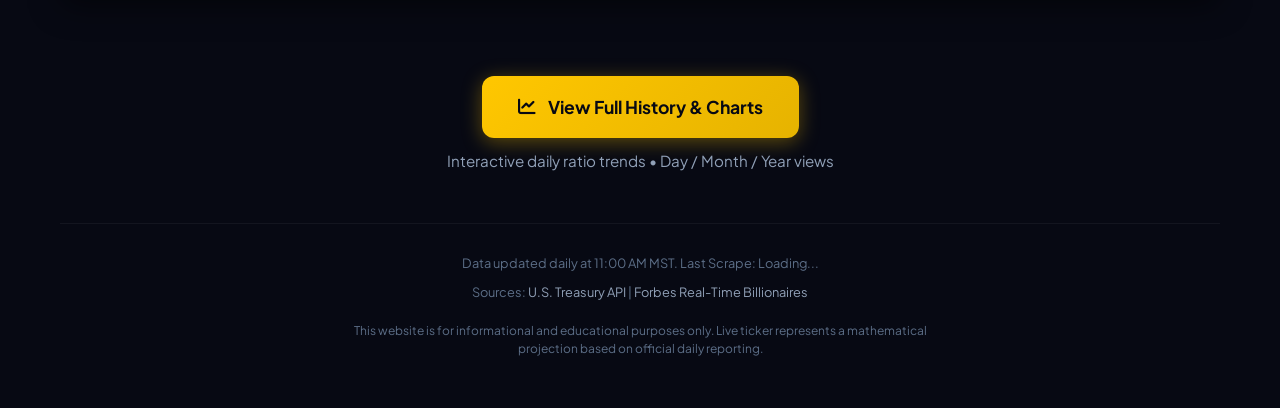
==== commit d873131c: "Add yearly interest coverage fact card Added a fact card for yearly interest coverage related to Elo" ====
--- a/index.html
+++ b/index.html
@@ -100,7 +100,13 @@
                         <div class="worth-label">Estimated Net Worth</div>
                         <div id="elon-net-worth" class="worth-value loading-pulse">$0.00</div>
                     </div>
-
+                    <div class="fact-card">
+                        <div class="fact-icon">
+                            <i class="fas fa-percentage"></i>
+                        </div>
+                        <h4>Yearly Interest Coverage</h4>
+                        <p>It would take <strong id="fact-yearly-interest">...</strong> Elons to cover the yearly interest on the U.S. national debt.</p>
+                    </div>
                     <div class="info-list">
                         <div class="info-row">
                             <span class="info-label"><i class="fa-solid fa-industry"></i> Source of Wealth</span>
@@ -113,13 +119,6 @@
                         <div class="info-row">
                             <span class="info-label"><i class="fa-solid fa-location-dot"></i> Residence</span>
                             <span class="info-val" id="elon-residence">Austin, Texas</span>
-                        </div>
-                    </div>
-
-                    <div class="profile-preview">
-                        <img id="elon-avatar" src="" alt="Elon Musk" class="elon-avatar hidden">
-                        <div class="profile-quote">
-                            "If you stack his entire net worth in $100 bills, it would stand over 800 miles high."
                         </div>
                     </div>
                 </div>
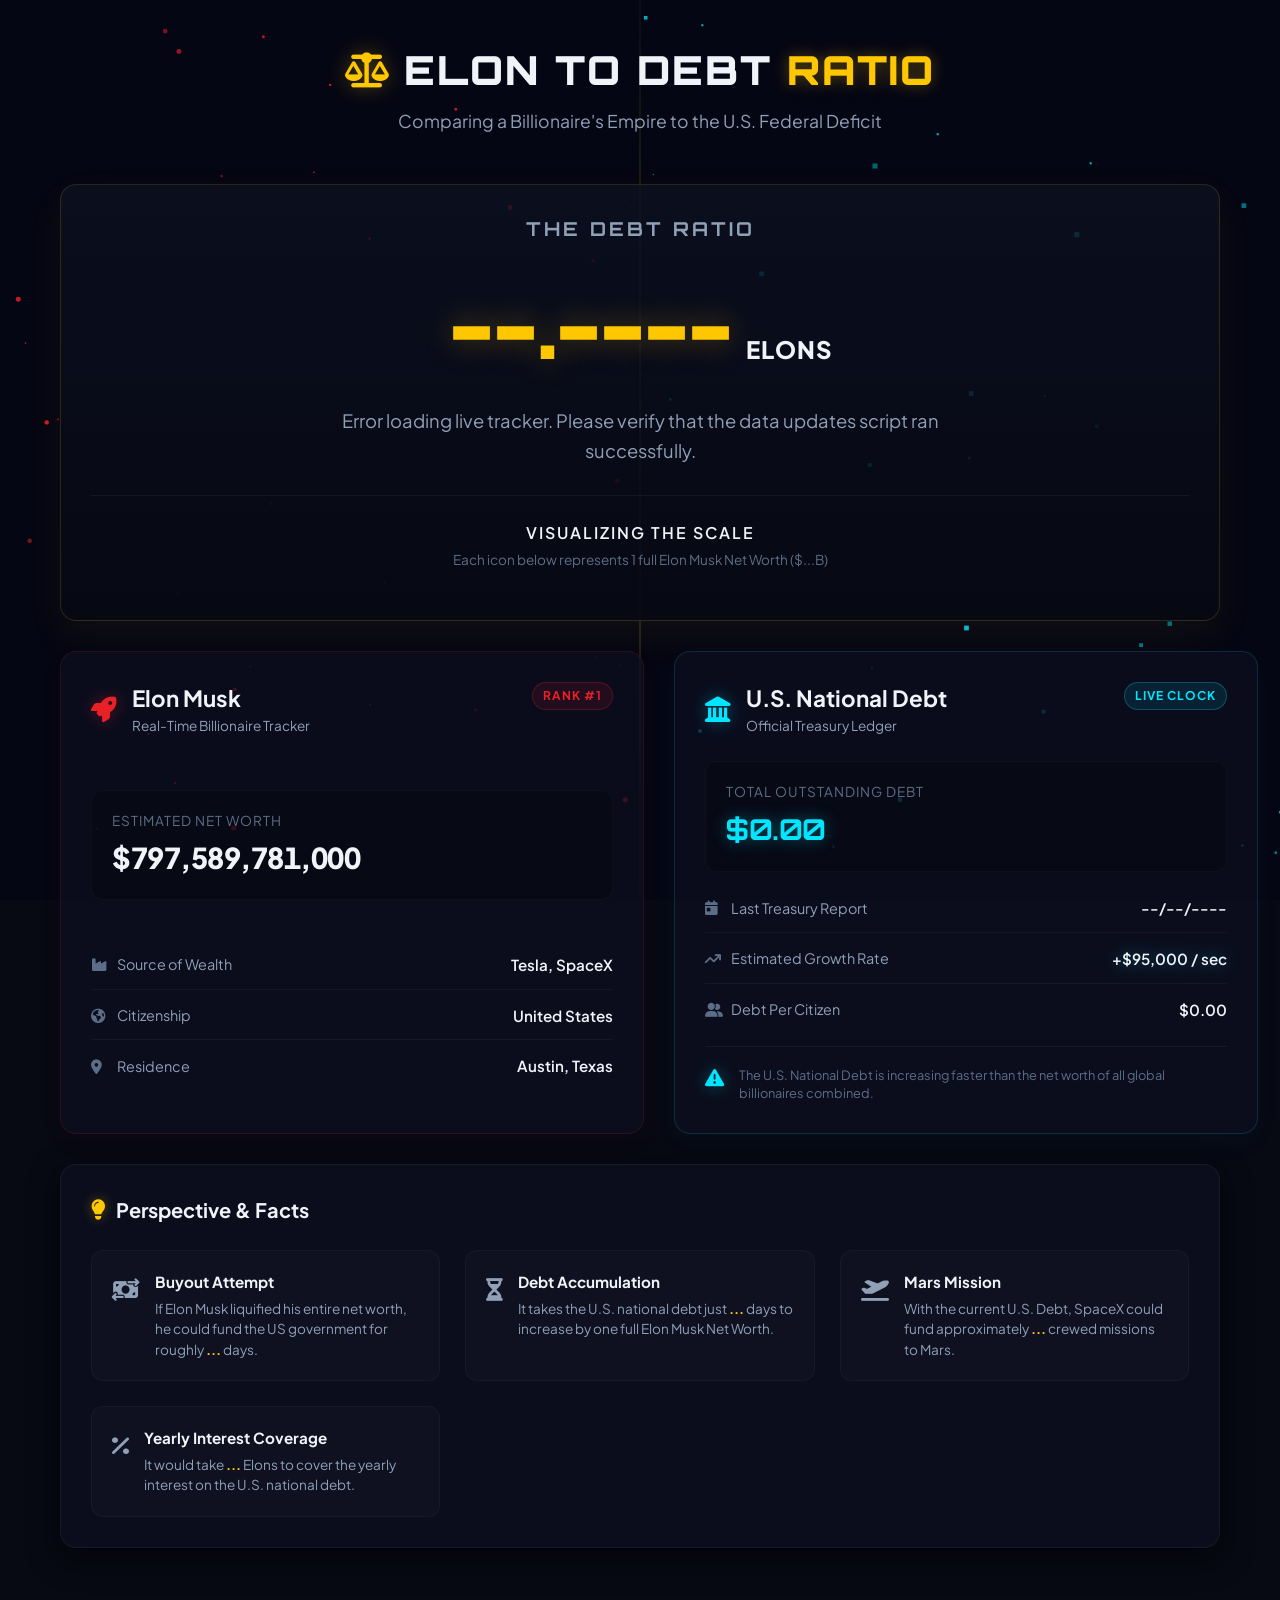
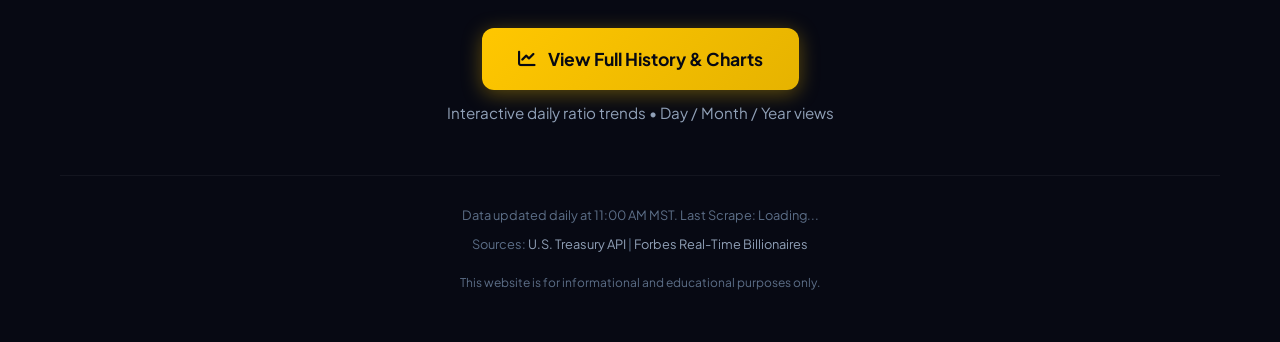
==== commit b57fbc60: "Update index.html" ====
--- a/index.html
+++ b/index.html
@@ -19,18 +19,13 @@
     <link rel="icon" href="/E2DIcon.png" type="image/png">
     <link rel="apple-touch-icon" href="/E2DIcon.png">
     
-    <!-- Twitter Card (X) - These are required for rich preview -->
+    <!-- Twitter Card (X) -->
     <meta name="twitter:card" content="summary_large_image">
     <meta name="twitter:title" content="Elon to Debt Ratio | Real-Time Wealth vs National Debt">
     <meta name="twitter:description" content="See how many Elon Musks it would take to pay off the U.S. National Debt in real-time. Updates daily.">
     <meta name="twitter:image" content="https://elontodebt.com/og_image.png">
     <meta name="twitter:site" content="@philgrim_">
     
-    <!-- Also good to have these for compatibility -->
-    <meta property="og:image" content="https://elontodebt.com/og_image.png">
-    <meta property="og:image:width" content="1200">
-    <meta property="og:image:height" content="630">
-    
     <!-- Google Fonts -->
     <link rel="preconnect" href="https://fonts.googleapis.com">
     <link rel="preconnect" href="https://fonts.gstatic.com" crossorigin>
@@ -43,7 +38,7 @@
     <link rel="stylesheet" href="style.css">
 </head>
 <body>
-    <!-- Background Canvas for Space/Digital Particle Effect -->
+    <!-- Background Canvas -->
     <canvas id="bg-canvas"></canvas>
 
     <div class="app-container">
@@ -56,7 +51,7 @@
             <p class="subtitle">Comparing a Billionaire's Empire to the U.S. Federal Deficit</p>
         </header>
 
-        <!-- Ratio Hero Panel (Centerpiece) -->
+        <!-- Ratio Hero -->
         <section class="hero-ratio-section">
             <div class="glass-card ratio-card">
                 <h2>THE DEBT RATIO</h2>
@@ -72,17 +67,15 @@
                 <div class="visualizer-container">
                     <h3>Visualizing the Scale</h3>
                     <p class="visualizer-meta">Each icon below represents 1 full Elon Musk Net Worth ($<span id="visualizer-worth">...</span>B)</p>
-                    <div class="grid-visualizer" id="grid-visualizer">
-                        <!-- Icons will be dynamically injected here by JS -->
-                    </div>
+                    <div class="grid-visualizer" id="grid-visualizer"></div>
                 </div>
             </div>
         </section>
 
-        <!-- Split Dashboards (Left: Elon / Right: US Debt) -->
+        <!-- Split Dashboards -->
         <div class="dashboard-grid">
             
-            <!-- Left Dashboard: Elon Musk -->
+            <!-- Elon Panel -->
             <section class="dashboard-panel elon-panel">
                 <div class="glass-card theme-card elon-theme-card">
                     <div class="card-header">
@@ -100,13 +93,7 @@
                         <div class="worth-label">Estimated Net Worth</div>
                         <div id="elon-net-worth" class="worth-value loading-pulse">$0.00</div>
                     </div>
-                    <div class="fact-card">
-                        <div class="fact-icon">
-                            <i class="fas fa-percentage"></i>
-                        </div>
-                        <h4>Yearly Interest Coverage</h4>
-                        <p>It would take <strong id="fact-yearly-interest">...</strong> Elons to cover the yearly interest on the U.S. national debt.</p>
-                    </div>
+
                     <div class="info-list">
                         <div class="info-row">
                             <span class="info-label"><i class="fa-solid fa-industry"></i> Source of Wealth</span>
@@ -124,7 +111,7 @@
                 </div>
             </section>
 
-            <!-- Right Dashboard: US Debt Clock -->
+            <!-- Debt Panel -->
             <section class="dashboard-panel debt-panel">
                 <div class="glass-card theme-card debt-theme-card">
                     <div class="card-header">
@@ -150,7 +137,7 @@
                         </div>
                         <div class="info-row">
                             <span class="info-label"><i class="fa-solid fa-arrow-trend-up"></i> Estimated Growth Rate</span>
-                            <span class="info-val text-debt">+$45,000 / sec</span>
+                            <span class="info-val text-debt">+$95,000 / sec</span>
                         </div>
                         <div class="info-row">
                             <span class="info-label"><i class="fa-solid fa-user-group"></i> Debt Per Citizen</span>
@@ -164,14 +151,15 @@
                     </div>
                 </div>
             </section>
-
         </div>
 
-        <!-- Fun Facts Section -->
+        <!-- Perspective & Facts Section -->
         <section class="fun-facts-section">
             <div class="glass-card facts-card">
                 <h2><i class="fa-solid fa-lightbulb text-gold"></i> Perspective & Facts</h2>
                 <div class="facts-grid">
+
+                    <!-- Fact 1 -->
                     <div class="fact-item">
                         <div class="fact-icon"><i class="fa-solid fa-money-bill-transfer"></i></div>
                         <div class="fact-content">
@@ -179,6 +167,8 @@
                             <p>If Elon Musk liquified his entire net worth, he could fund the US government for roughly <strong id="fact-days-funded">...</strong> days.</p>
                         </div>
                     </div>
+
+                    <!-- Fact 2 -->
                     <div class="fact-item">
                         <div class="fact-icon"><i class="fa-solid fa-hourglass-half"></i></div>
                         <div class="fact-content">
@@ -186,6 +176,8 @@
                             <p>It takes the U.S. national debt just <strong id="fact-hours-accumulate">...</strong> days to increase by one full Elon Musk Net Worth.</p>
                         </div>
                     </div>
+
+                    <!-- Fact 3 -->
                     <div class="fact-item">
                         <div class="fact-icon"><i class="fa-solid fa-plane-departure"></i></div>
                         <div class="fact-content">
@@ -193,42 +185,44 @@
                             <p>With the current U.S. Debt, SpaceX could fund approximately <strong id="fact-mars-missions">...</strong> crewed missions to Mars.</p>
                         </div>
                     </div>
-                    <div class="fact-card">
-                        <div class="fact-icon">
-                            <i class="fas fa-percentage"></i>
-                        </div>
-                        <h4>Yearly Interest Coverage</h4>
-                        <p>It would take <strong id="fact-yearly-interest">...</strong> Elons to cover the yearly interest on the U.S. national debt.</p>
-                    </div>
+
+                    <!-- Fact 4 (New - Fixed structure) -->
+                    <div class="fact-item">
+                        <div class="fact-icon"><i class="fa-solid fa-percentage"></i></div>
+                        <div class="fact-content">
+                            <h4>Yearly Interest Coverage</h4>
+                            <p>It would take <strong id="fact-yearly-interest">...</strong> Elons to cover the yearly interest on the U.S. national debt.</p>
+                        </div>
+                    </div>
+
                 </div>
             </div>
         </section>
 
-<!-- History CTA Button -->
-<section style="text-align: center; margin: 50px 0 20px;">
-    <a href="/history" 
-       style="display: inline-flex; align-items: center; gap: 12px; 
-              background: linear-gradient(135deg, #ffc700, #e6b300); 
-              color: #070913; font-weight: 700; font-size: 1.1rem; 
-              padding: 18px 36px; border-radius: 12px; text-decoration: none;
-              transition: all 0.3s ease; box-shadow: 0 4px 20px rgba(255, 199, 0, 0.35);">
-        <i class="fa-solid fa-chart-line"></i> 
-        <span>View Full History & Charts</span>
-    </a>
-    <p style="margin-top: 12px; color: #90A0B7; font-size: 0.95rem;">
-        Interactive daily ratio trends • Day / Month / Year views
-    </p>
-</section>
-        
+        <!-- History Button -->
+        <section style="text-align: center; margin: 50px 0 20px;">
+            <a href="/history" 
+               style="display: inline-flex; align-items: center; gap: 12px; 
+                      background: linear-gradient(135deg, #ffc700, #e6b300); 
+                      color: #070913; font-weight: 700; font-size: 1.1rem; 
+                      padding: 18px 36px; border-radius: 12px; text-decoration: none;
+                      transition: all 0.3s ease; box-shadow: 0 4px 20px rgba(255, 199, 0, 0.35);">
+                <i class="fa-solid fa-chart-line"></i> 
+                <span>View Full History & Charts</span>
+            </a>
+            <p style="margin-top: 12px; color: #90A0B7; font-size: 0.95rem;">
+                Interactive daily ratio trends • Day / Month / Year views
+            </p>
+        </section>
+
         <!-- Footer -->
         <footer class="main-footer">
             <p>Data updated daily at 11:00 AM MST. Last Scrape: <span id="last-updated-time">Loading...</span></p>
             <p class="sources">Sources: <a href="https://fiscaldata.treasury.gov/datasets/debt-to-the-penny/debt-to-the-penny" target="_blank">U.S. Treasury API</a> | <a href="https://www.forbes.com/real-time-billionaires/" target="_blank">Forbes Real-Time Billionaires</a></p>
-            <p class="disclaimer">This website is for informational and educational purposes only. Live ticker represents a mathematical projection based on official daily reporting.</p>
+            <p class="disclaimer">This website is for informational and educational purposes only.</p>
         </footer>
     </div>
 
-    <!-- Script -->
     <script src="app.js"></script>
 </body>
 </html>
